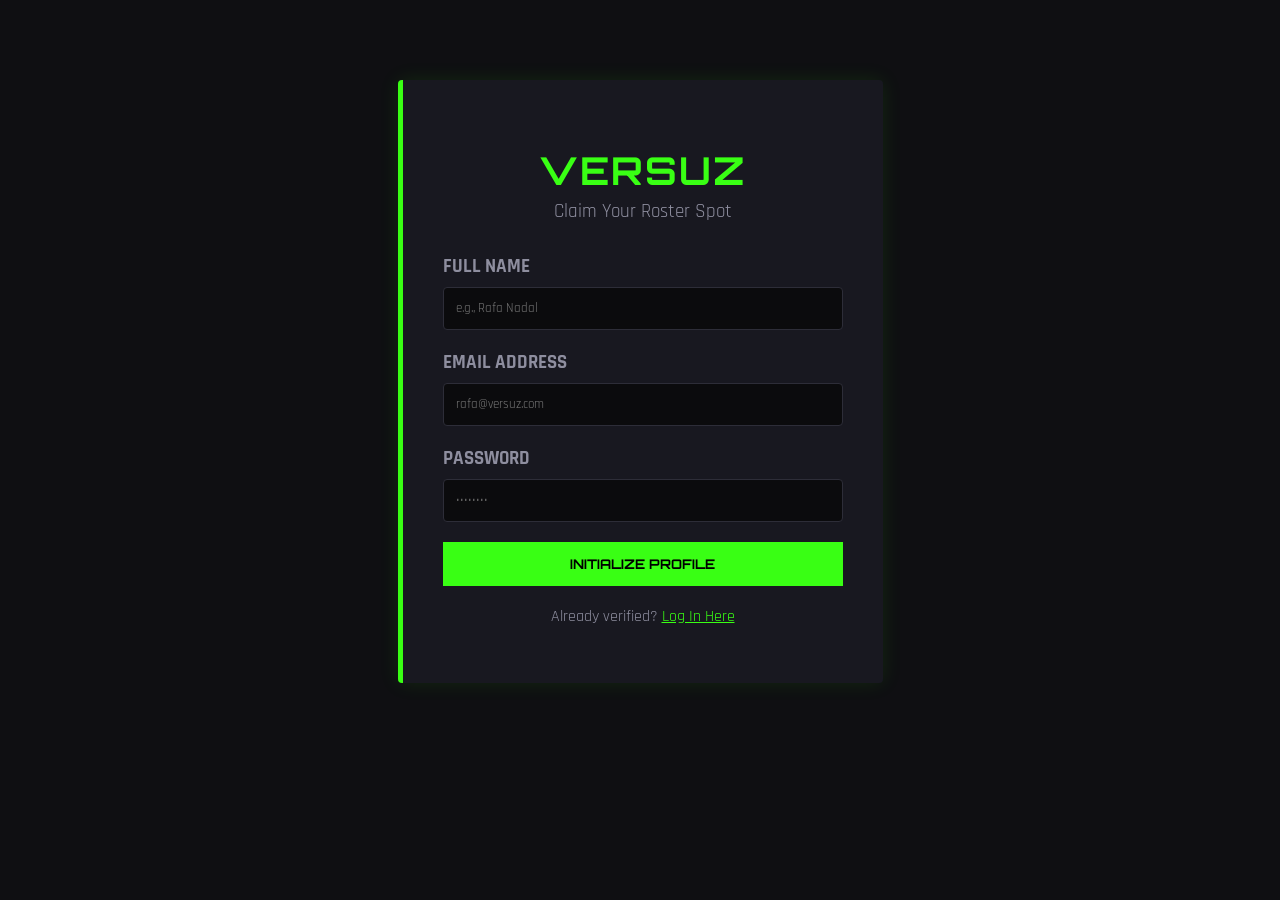
==== VersuzClient/dashboard.html @ cd5b51a0 "Initial commit with all files" ====
<!DOCTYPE html>
<html lang="en">
<head>
    <meta charset="UTF-8">
    <meta name="viewport" content="width=device-width, initial-scale=1.0">
    <title>Versuz | The Arena</title>
    <link rel="stylesheet" href="style.css">
</head>
<body>

    <header style="display: flex; justify-content: space-between; align-items: center; padding: 20px 40px; background: #14141a; border-bottom: 1px solid #252530;">
        <h2 style="color: var(--neon-green); margin: 0;">VERSUZ ARENA</h2>
        <button id="logoutBtn" style="background: transparent; color: var(--neon-pink); border: 1px solid var(--neon-pink); padding: 8px 16px; cursor: pointer; font-family: 'Orbitron';">Leave Arena</button>
    </header>

    <div class="arena-grid">
        
        <div>
            <h3 style="color: var(--neon-green); margin-bottom: 20px;">🛡️ Your Squad Control</h3>
            
            <div id="createTeamBox" class="arena-card">
                <h4>Form a New Alliance</h4>
                <form id="createTeamForm">
                    <div class="form-group">
                        <label>Team Name</label>
                        <input type="text" id="teamName" placeholder="e.g., Padel Masters" required>
                    </div>
                    <div class="form-group">
                        <label>Sport Discipline</label>
                        <select id="sportSelect" required>
                            <option value="1">Cricket</option>
                            <option value="2">Football</option>
                            <option value="3">Basketball</option>
                            <option value="4">Padel</option>
                        </select>
                    </div>
                    <button type="submit" class="btn-neon">Register Club</button>
                </form>
            </div>

            <div id="activeTeamBox" class="arena-card hidden" style="border-left: 4px solid var(--neon-green);">
                <h4 id="displayTeamName" style="margin-top: 0; font-size: 1.6rem; color: #fff;">SQUAD_NAME</h4>
                <p style="color: var(--text-muted); font-size: 1rem; margin-top: -10px;">Sport: <span id="displaySport" style="color: #fff;">-</span></p>
                
                <div style="display: flex; gap: 20px; margin: 20px 0; background: #0f0f12; padding: 15px; border-radius: 4px;">
                    <div>⚙️ status: <span id="poolStatusText" style="font-weight: bold; color: var(--neon-pink);">INACTIVE</span></div>
                </div>

                <button id="togglePoolBtn" class="btn-neon" style="background: var(--neon-pink); color: white;">Activate Matchmaking Search</button>
            </div>
        </div>

        <div>
            <h3 style="color: var(--neon-pink); margin-bottom: 20px;">⚔️ Live Matchmaking Feed</h3>
            <div id="queueContainer" style="display: flex; flex-direction: column; gap: 15px;">
                <div class="arena-card" style="text-align: center; color: var(--text-muted);">
                    Scanning local sports coordinates for active queues...
                </div>
            </div>
        </div>

    </div>

    <script src="app.js"></script>
</body>
</html>
---- VersuzClient/style.css ----
@import url('https://fonts.googleapis.com/css2?family=Orbitron:wght@500;800&family=Rajdhani:wght@500;700&display=swap');

:root {
    --bg-dark: #0f0f12;
    --card-bg: #181820;
    --neon-green: #39ff14;
    --neon-pink: #ff007f;
    --text-main: #ffffff;
    --text-muted: #8e8e9f;
}

body {
    margin: 0;
    padding: 0;
    background-color: var(--bg-dark);
    color: var(--text-main);
    font-family: 'Rajdhani', sans-serif;
    font-size: 1.2rem;
}

h1, h2, h3, .vs-title {
    font-family: 'Orbitron', sans-serif;
    text-transform: uppercase;
    letter-spacing: 2px;
}

.auth-container {
    max-width: 400px;
    margin: 80px auto;
    background: var(--card-bg);
    padding: 40px;
    border-radius: 4px;
    border-left: 5px solid var(--neon-green);
    box-shadow: 0 0 20px rgba(57, 255, 20, 0.1);
}

.form-group {
    margin-bottom: 20px;
}

.form-group label {
    display: block;
    margin-bottom: 8px;
    color: var(--text-muted);
    font-weight: bold;
    text-transform: uppercase;
}

input {
    width: 100%;
    padding: 12px;
    background: #0b0b0d;
    border: 1px solid #2d2d38;
    color: #fff;
    border-radius: 4px;
    box-sizing: border-box;
    font-family: inherit;
}

input:focus {
    border-color: var(--neon-green);
    outline: none;
    box-shadow: 0 0 8px rgba(57, 255, 20, 0.3);
}

.btn-neon {
    width: 100%;
    padding: 14px;
    background: var(--neon-green);
    color: #000;
    font-weight: bold;
    border: none;
    cursor: pointer;
    text-transform: uppercase;
    font-family: 'Orbitron', sans-serif;
    transition: all 0.3s ease;
}

.btn-neon:hover {
    background: #2ee610;
    box-shadow: 0 0 15px var(--neon-green);
    transform: translateY(-2px);
}

.hidden {
    display: none !important;
}
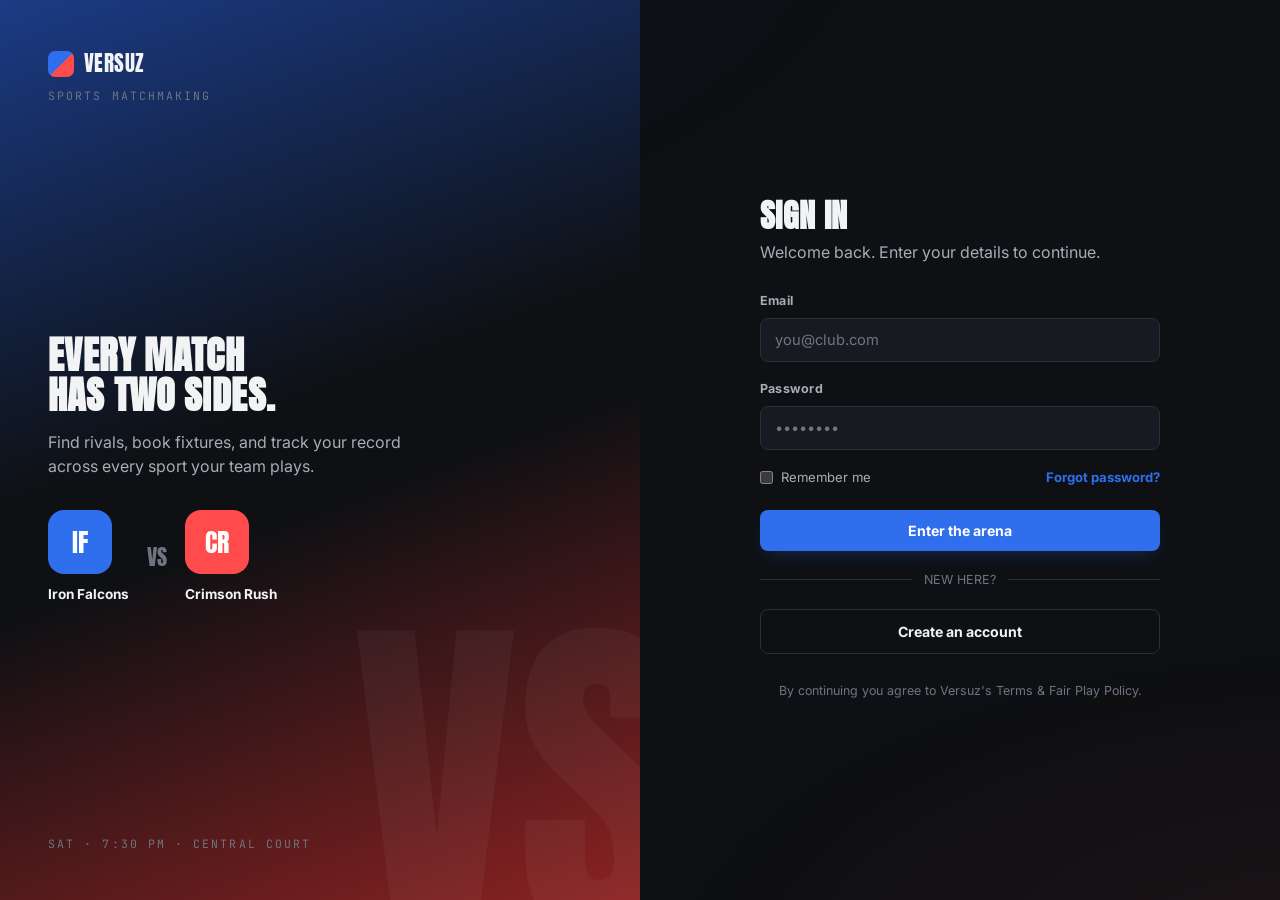
==== commit 77ef6253: "Your commit message here" ====
--- a/VersuzClient/dashboard.html
+++ b/VersuzClient/dashboard.html
@@ -1,66 +1,131 @@
 <!DOCTYPE html>
 <html lang="en">
 <head>
-    <meta charset="UTF-8">
-    <meta name="viewport" content="width=device-width, initial-scale=1.0">
-    <title>Versuz | The Arena</title>
-    <link rel="stylesheet" href="style.css">
+<meta charset="UTF-8">
+<meta name="viewport" content="width=device-width, initial-scale=1.0">
+<title>Versuz — Dashboard</title>
+<link rel="stylesheet" href="style.css">
 </head>
 <body>
+<div class="app-shell">
 
-    <header style="display: flex; justify-content: space-between; align-items: center; padding: 20px 40px; background: #14141a; border-bottom: 1px solid #252530;">
-        <h2 style="color: var(--neon-green); margin: 0;">VERSUZ ARENA</h2>
-        <button id="logoutBtn" style="background: transparent; color: var(--neon-pink); border: 1px solid var(--neon-pink); padding: 8px 16px; cursor: pointer; font-family: 'Orbitron';">Leave Arena</button>
-    </header>
+  <!-- Sidebar -->
+  <aside class="sidebar">
+    <div class="brand"><span class="split"></span> VERSUZ</div>
 
-    <div class="arena-grid">
-        
-        <div>
-            <h3 style="color: var(--neon-green); margin-bottom: 20px;">🛡️ Your Squad Control</h3>
-            
-            <div id="createTeamBox" class="arena-card">
-                <h4>Form a New Alliance</h4>
-                <form id="createTeamForm">
-                    <div class="form-group">
-                        <label>Team Name</label>
-                        <input type="text" id="teamName" placeholder="e.g., Padel Masters" required>
-                    </div>
-                    <div class="form-group">
-                        <label>Sport Discipline</label>
-                        <select id="sportSelect" required>
-                            <option value="1">Cricket</option>
-                            <option value="2">Football</option>
-                            <option value="3">Basketball</option>
-                            <option value="4">Padel</option>
-                        </select>
-                    </div>
-                    <button type="submit" class="btn-neon">Register Club</button>
-                </form>
-            </div>
+    <nav class="nav-group">
+      <div class="nav-label">Overview</div>
+      <a class="nav-link active" href="dashboard.html">
+        <svg class="nav-icon" viewBox="0 0 24 24" fill="none" stroke="currentColor" stroke-width="2"><rect x="3" y="3" width="7" height="9" rx="1.5"/><rect x="14" y="3" width="7" height="5" rx="1.5"/><rect x="14" y="12" width="7" height="9" rx="1.5"/><rect x="3" y="16" width="7" height="5" rx="1.5"/></svg>
+        Dashboard
+      </a>
+      <a class="nav-link" href="matches.html">
+        <svg class="nav-icon" viewBox="0 0 24 24" fill="none" stroke="currentColor" stroke-width="2"><path d="M4 4l7 7-7 7M20 4l-7 7 7 7"/></svg>
+        Matches
+      </a>
+      <a class="nav-link" href="teams.html">
+        <svg class="nav-icon" viewBox="0 0 24 24" fill="none" stroke="currentColor" stroke-width="2"><circle cx="9" cy="8" r="3"/><circle cx="17" cy="10" r="2.5"/><path d="M3 20c0-3 2.5-5 6-5s6 2 6 5M14 15c3 0 6.5 1.6 7 5"/></svg>
+        Teams
+      </a>
+      <a class="nav-link" href="sports.html">
+        <svg class="nav-icon" viewBox="0 0 24 24" fill="none" stroke="currentColor" stroke-width="2"><circle cx="12" cy="12" r="9"/><path d="M3 12h18M12 3c2.5 2.6 2.5 15.4 0 18M12 3c-2.5 2.6-2.5 15.4 0 18"/></svg>
+        Sports
+      </a>
+    </nav>
 
-            <div id="activeTeamBox" class="arena-card hidden" style="border-left: 4px solid var(--neon-green);">
-                <h4 id="displayTeamName" style="margin-top: 0; font-size: 1.6rem; color: #fff;">SQUAD_NAME</h4>
-                <p style="color: var(--text-muted); font-size: 1rem; margin-top: -10px;">Sport: <span id="displaySport" style="color: #fff;">-</span></p>
-                
-                <div style="display: flex; gap: 20px; margin: 20px 0; background: #0f0f12; padding: 15px; border-radius: 4px;">
-                    <div>⚙️ status: <span id="poolStatusText" style="font-weight: bold; color: var(--neon-pink);">INACTIVE</span></div>
-                </div>
+    <nav class="nav-group">
+      <div class="nav-label">Account</div>
+      <a class="nav-link" href="#">
+        <svg class="nav-icon" viewBox="0 0 24 24" fill="none" stroke="currentColor" stroke-width="2"><circle cx="12" cy="12" r="3"/><path d="M19.4 15a1.7 1.7 0 00.3 1.9l.1.1a2 2 0 11-2.8 2.8l-.1-.1a1.7 1.7 0 00-1.9-.3 1.7 1.7 0 00-1 1.5V21a2 2 0 11-4 0v-.2a1.7 1.7 0 00-1-1.5 1.7 1.7 0 00-1.9.3l-.1.1a2 2 0 11-2.8-2.8l.1-.1a1.7 1.7 0 00.3-1.9 1.7 1.7 0 00-1.5-1H3a2 2 0 110-4h.2a1.7 1.7 0 001.5-1 1.7 1.7 0 00-.3-1.9l-.1-.1a2 2 0 112.8-2.8l.1.1a1.7 1.7 0 001.9.3H9a1.7 1.7 0 001-1.5V3a2 2 0 114 0v.2a1.7 1.7 0 001 1.5 1.7 1.7 0 001.9-.3l.1-.1a2 2 0 112.8 2.8l-.1.1a1.7 1.7 0 00-.3 1.9V9c.4.4.9.7 1.5.8h.2a2 2 0 110 4h-.2a1.7 1.7 0 00-1.5 1z"/></svg>
+        Settings
+      </a>
+    </nav>
 
-                <button id="togglePoolBtn" class="btn-neon" style="background: var(--neon-pink); color: white;">Activate Matchmaking Search</button>
-            </div>
+    <div class="sidebar-foot">
+      <div class="avatar-ring">RK</div>
+      <div>
+        <div class="who">Rehan Khan</div>
+        <div class="role">Team Manager</div>
+      </div>
+      <button class="btn-ghost" style="margin-left:auto;background:none;border:none;color:var(--text-mute);cursor:pointer;padding:6px;border-radius:8px;" onclick="logout()" title="Log out" aria-label="Log out">
+        <svg width="18" height="18" viewBox="0 0 24 24" fill="none" stroke="currentColor" stroke-width="2"><path d="M9 21H5a2 2 0 01-2-2V5a2 2 0 012-2h4"/><path d="M16 17l5-5-5-5"/><path d="M21 12H9"/></svg>
+      </button>
+    </div>
+  </aside>
+
+  <!-- Main -->
+  <main class="main">
+    <div class="topbar">
+      <div>
+        <p class="eyebrow">WELCOME BACK</p>
+        <h1 id="welcomeHeading">Your Dashboard</h1>
+      </div>
+      <div class="flex gap-12" style="flex-wrap:wrap;">
+        <div class="search">
+          <svg width="16" height="16" viewBox="0 0 24 24" fill="none" stroke="currentColor" stroke-width="2"><circle cx="11" cy="11" r="7"/><path d="M21 21l-4.3-4.3"/></svg>
+          <input type="text" placeholder="Search teams, matches...">
+        </div>
+        <button class="btn btn-primary">+ New Match</button>
+      </div>
+    </div>
+
+    <!-- Stats -->
+    <div class="stat-grid" id="statsGrid">
+      <div class="stat-card">
+        <p class="eyebrow">RECORD</p>
+        <div class="value" id="statRecord">—</div>
+        <div class="delta up" id="statWinRate">—</div>
+      </div>
+      <div class="stat-card">
+        <p class="eyebrow">LIVE NOW</p>
+        <div class="value" id="statLiveCount">—</div>
+        <div class="delta" style="color:var(--coral);" id="statLiveLabel"></div>
+      </div>
+      <div class="stat-card">
+        <p class="eyebrow">UPCOMING</p>
+        <div class="value" id="statUpcomingCount">—</div>
+        <div class="delta" style="color:var(--text-mute);" id="statUpcomingLabel"></div>
+      </div>
+      <div class="stat-card">
+        <p class="eyebrow">TEAMS TRACKED</p>
+        <div class="value" id="statTeamsTracked">—</div>
+        <div class="delta up" id="statTeamsDelta"></div>
+      </div>
+    </div>
+
+    <div class="grid-2">
+      <!-- Matches -->
+      <div>
+        <div class="section-head">
+          <h3>Your Matchups</h3>
+          <a href="matches.html" class="link-accent" style="font-size:.85rem;">View all →</a>
         </div>
 
-        <div>
-            <h3 style="color: var(--neon-pink); margin-bottom: 20px;">⚔️ Live Matchmaking Feed</h3>
-            <div id="queueContainer" style="display: flex; flex-direction: column; gap: 15px;">
-                <div class="arena-card" style="text-align: center; color: var(--text-muted);">
-                    Scanning local sports coordinates for active queues...
-                </div>
-            </div>
+        <div class="flex" style="flex-direction:column;gap:14px;" id="matchupsList">
+          <p style="color:var(--text-mute);font-size:.85rem;">Loading matchups...</p>
+        </div>
+      </div>
+
+      <!-- Side panel -->
+      <div>
+        <div class="section-head"><h3>Top Teams</h3></div>
+        <div class="card card-tight" id="topTeamsList">
+          <p style="color:var(--text-mute);font-size:.85rem;padding:12px;">Loading...</p>
         </div>
 
+        <div class="section-head mt-32"><h3>Sports You Play</h3></div>
+        <div class="flex gap-8" style="flex-wrap:wrap;" id="sportsTags"></div>
+      </div>
     </div>
+  </main>
 
-    <script src="app.js"></script>
+</div>
+<script src="config.js"></script>
+<script src="auth.js"></script>
+<script>
+  requireAuth();
+  renderCurrentUser();
+  loadDashboard();
+</script>
 </body>
 </html>
--- a/VersuzClient/style.css
+++ b/VersuzClient/style.css
@@ -1,87 +1,671 @@
-@import url('https://fonts.googleapis.com/css2?family=Orbitron:wght@500;800&family=Rajdhani:wght@500;700&display=swap');
+/* =========================================================
+   VERSUZ — Design System
+   "Every match has two sides." — the VS split governs the UI.
+   ========================================================= */
+
+@import url('https://fonts.googleapis.com/css2?family=Anton&family=Archivo+Black&family=Inter:wght@400;500;600;700;800&family=JetBrains+Mono:wght@400;500;700&display=swap');
 
 :root {
-    --bg-dark: #0f0f12;
-    --card-bg: #181820;
-    --neon-green: #39ff14;
-    --neon-pink: #ff007f;
-    --text-main: #ffffff;
-    --text-muted: #8e8e9f;
-}
+  /* ---- Color tokens ---- */
+  --ink:        #0E1013;
+  --ink-raised: #171B21;
+  --ink-card:   #1D222A;
+  --line:       #2A3038;
+
+  --blue:       #2F6FED;
+  --blue-dim:   #1B3B85;
+  --blue-glow:  rgba(47, 111, 237, .35);
+
+  --coral:      #FF4B4B;
+  --coral-dim:  #8C2222;
+  --coral-glow: rgba(255, 75, 75, .35);
+
+  --win:        #35D07F;
+  --warn:       #F5B942;
+
+  --text:       #F2F3F5;
+  --text-dim:   #A7ADB6;
+  --text-mute:  #6E7480;
+
+  /* ---- Type ---- */
+  --display: 'Anton', 'Archivo Black', sans-serif;
+  --body:    'Inter', sans-serif;
+  --mono:    'JetBrains Mono', monospace;
+
+  /* ---- Shape / motion ---- */
+  --radius-sm: 8px;
+  --radius-md: 14px;
+  --radius-lg: 22px;
+  --ease: cubic-bezier(.16,.84,.44,1);
+}
+
+* { box-sizing: border-box; margin: 0; padding: 0; }
+
+html { color-scheme: dark; scroll-behavior: smooth; }
 
 body {
-    margin: 0;
-    padding: 0;
-    background-color: var(--bg-dark);
-    color: var(--text-main);
-    font-family: 'Rajdhani', sans-serif;
-    font-size: 1.2rem;
-}
-
-h1, h2, h3, .vs-title {
-    font-family: 'Orbitron', sans-serif;
-    text-transform: uppercase;
-    letter-spacing: 2px;
-}
-
-.auth-container {
-    max-width: 400px;
-    margin: 80px auto;
-    background: var(--card-bg);
-    padding: 40px;
-    border-radius: 4px;
-    border-left: 5px solid var(--neon-green);
-    box-shadow: 0 0 20px rgba(57, 255, 20, 0.1);
-}
-
-.form-group {
-    margin-bottom: 20px;
-}
-
-.form-group label {
-    display: block;
-    margin-bottom: 8px;
-    color: var(--text-muted);
-    font-weight: bold;
-    text-transform: uppercase;
-}
-
-input {
-    width: 100%;
-    padding: 12px;
-    background: #0b0b0d;
-    border: 1px solid #2d2d38;
-    color: #fff;
-    border-radius: 4px;
-    box-sizing: border-box;
-    font-family: inherit;
-}
-
-input:focus {
-    border-color: var(--neon-green);
-    outline: none;
-    box-shadow: 0 0 8px rgba(57, 255, 20, 0.3);
-}
-
-.btn-neon {
-    width: 100%;
-    padding: 14px;
-    background: var(--neon-green);
-    color: #000;
-    font-weight: bold;
-    border: none;
-    cursor: pointer;
-    text-transform: uppercase;
-    font-family: 'Orbitron', sans-serif;
-    transition: all 0.3s ease;
-}
-
-.btn-neon:hover {
-    background: #2ee610;
-    box-shadow: 0 0 15px var(--neon-green);
-    transform: translateY(-2px);
-}
-
-.hidden {
-    display: none !important;
-}
+  background: var(--ink);
+  color: var(--text);
+  font-family: var(--body);
+  line-height: 1.5;
+  -webkit-font-smoothing: antialiased;
+  min-height: 100vh;
+}
+
+img { max-width: 100%; display: block; }
+
+a { color: inherit; text-decoration: none; }
+
+/* Subtle ambient texture: faint diagonal seam across the whole app */
+body::before {
+  content: '';
+  position: fixed;
+  inset: 0;
+  pointer-events: none;
+  z-index: 0;
+  background:
+    radial-gradient(1200px 600px at 15% -10%, var(--blue-glow), transparent 60%),
+    radial-gradient(1200px 600px at 105% 110%, var(--coral-glow), transparent 60%);
+  opacity: .18;
+}
+
+::selection { background: var(--blue); color: #fff; }
+
+:focus-visible {
+  outline: 2px solid var(--warn);
+  outline-offset: 3px;
+}
+
+@media (prefers-reduced-motion: reduce) {
+  *, *::before, *::after { animation-duration: .001ms !important; transition-duration: .001ms !important; }
+}
+
+/* ---- Typography scale ---- */
+h1, h2, h3 { font-family: var(--display); letter-spacing: .01em; line-height: 1.05; text-transform: uppercase; }
+h1 { font-size: clamp(2.4rem, 5vw, 4.2rem); }
+h2 { font-size: clamp(1.6rem, 3vw, 2.4rem); }
+h3 { font-size: 1.15rem; }
+
+.eyebrow {
+  font-family: var(--mono);
+  font-size: .72rem;
+  letter-spacing: .18em;
+  text-transform: uppercase;
+  color: var(--text-mute);
+}
+
+.mono { font-family: var(--mono); }
+
+p { color: var(--text-dim); }
+
+/* =========================================================
+   Layout shell
+   ========================================================= */
+.app-shell {
+  position: relative;
+  z-index: 1;
+  display: grid;
+  grid-template-columns: 264px 1fr;
+  min-height: 100vh;
+}
+
+@media (max-width: 900px) {
+  .app-shell { grid-template-columns: 1fr; }
+}
+
+/* ---- Sidebar ---- */
+.sidebar {
+  background: var(--ink-raised);
+  border-right: 1px solid var(--line);
+  padding: 28px 20px;
+  display: flex;
+  flex-direction: column;
+  gap: 36px;
+  position: sticky;
+  top: 0;
+  height: 100vh;
+}
+
+@media (max-width: 900px) {
+  .sidebar { display: none; }
+}
+
+.brand {
+  display: flex;
+  align-items: center;
+  gap: 10px;
+  font-family: var(--display);
+  font-size: 1.3rem;
+  letter-spacing: .02em;
+}
+
+.brand .split {
+  width: 26px; height: 26px;
+  border-radius: 7px;
+  background: linear-gradient(135deg, var(--blue) 50%, var(--coral) 50%);
+  flex-shrink: 0;
+}
+
+.nav-group { display: flex; flex-direction: column; gap: 4px; }
+
+.nav-label {
+  font-family: var(--mono);
+  font-size: .68rem;
+  letter-spacing: .14em;
+  text-transform: uppercase;
+  color: var(--text-mute);
+  padding: 0 12px;
+  margin-bottom: 6px;
+}
+
+.nav-link {
+  display: flex;
+  align-items: center;
+  gap: 12px;
+  padding: 10px 12px;
+  border-radius: var(--radius-sm);
+  color: var(--text-dim);
+  font-weight: 600;
+  font-size: .92rem;
+  transition: background .15s var(--ease), color .15s var(--ease);
+}
+
+.nav-link:hover { background: var(--ink-card); color: var(--text); }
+
+.nav-link.active {
+  background: var(--ink-card);
+  color: var(--text);
+  box-shadow: inset 3px 0 0 var(--blue);
+}
+
+.nav-icon { width: 18px; height: 18px; flex-shrink: 0; opacity: .9; }
+
+.sidebar-foot {
+  margin-top: auto;
+  display: flex;
+  align-items: center;
+  gap: 10px;
+  padding: 12px;
+  border-radius: var(--radius-sm);
+  background: var(--ink-card);
+}
+
+.avatar-ring {
+  width: 34px; height: 34px;
+  border-radius: 50%;
+  background: linear-gradient(135deg, var(--blue), var(--coral));
+  display: flex; align-items: center; justify-content: center;
+  font-family: var(--display);
+  font-size: .8rem;
+  flex-shrink: 0;
+}
+
+.sidebar-foot .who { font-size: .82rem; font-weight: 700; }
+.sidebar-foot .role { font-size: .72rem; color: var(--text-mute); }
+
+/* ---- Main column ---- */
+.main {
+  padding: 32px 40px 60px;
+  min-width: 0;
+}
+
+@media (max-width: 700px) {
+  .main { padding: 22px 18px 40px; }
+}
+
+.topbar {
+  display: flex;
+  align-items: center;
+  justify-content: space-between;
+  gap: 20px;
+  margin-bottom: 32px;
+  flex-wrap: wrap;
+}
+
+.topbar h1 { font-size: clamp(1.5rem, 3vw, 2rem); }
+
+.search {
+  display: flex;
+  align-items: center;
+  gap: 10px;
+  background: var(--ink-card);
+  border: 1px solid var(--line);
+  border-radius: var(--radius-md);
+  padding: 10px 16px;
+  min-width: 260px;
+  color: var(--text-mute);
+  font-size: .88rem;
+}
+.search input {
+  background: none; border: none; color: var(--text);
+  font-family: var(--body); font-size: .9rem; width: 100%; outline: none;
+}
+.search input::placeholder { color: var(--text-mute); }
+
+/* =========================================================
+   Buttons
+   ========================================================= */
+.btn {
+  display: inline-flex;
+  align-items: center;
+  justify-content: center;
+  gap: 8px;
+  font-family: var(--body);
+  font-weight: 700;
+  font-size: .88rem;
+  padding: 11px 22px;
+  border-radius: var(--radius-sm);
+  border: 1px solid transparent;
+  cursor: pointer;
+  transition: transform .15s var(--ease), box-shadow .15s var(--ease), background .15s var(--ease), border-color .15s var(--ease);
+  white-space: nowrap;
+}
+.btn:active { transform: translateY(1px); }
+
+.btn-primary {
+  background: var(--blue);
+  color: #fff;
+  box-shadow: 0 8px 20px -8px var(--blue-glow);
+}
+.btn-primary:hover { background: #4680ff; box-shadow: 0 10px 26px -8px var(--blue-glow); }
+
+.btn-rival {
+  background: var(--coral);
+  color: #fff;
+  box-shadow: 0 8px 20px -8px var(--coral-glow);
+}
+.btn-rival:hover { background: #ff6363; }
+
+.btn-ghost {
+  background: transparent;
+  border-color: var(--line);
+  color: var(--text);
+}
+.btn-ghost:hover { border-color: var(--text-mute); background: var(--ink-card); }
+
+.btn-sm { padding: 7px 14px; font-size: .78rem; }
+.btn-block { width: 100%; }
+
+/* =========================================================
+   Cards
+   ========================================================= */
+.card {
+  background: var(--ink-card);
+  border: 1px solid var(--line);
+  border-radius: var(--radius-lg);
+  padding: 24px;
+}
+
+.card-tight { padding: 18px 20px; }
+
+.stat-grid {
+  display: grid;
+  grid-template-columns: repeat(4, 1fr);
+  gap: 18px;
+  margin-bottom: 30px;
+}
+@media (max-width: 900px) { .stat-grid { grid-template-columns: repeat(2, 1fr); } }
+@media (max-width: 500px) { .stat-grid { grid-template-columns: 1fr; } }
+
+.stat-card {
+  background: var(--ink-card);
+  border: 1px solid var(--line);
+  border-radius: var(--radius-md);
+  padding: 20px;
+  position: relative;
+  overflow: hidden;
+}
+.stat-card .eyebrow { margin-bottom: 10px; }
+.stat-card .value {
+  font-family: var(--mono);
+  font-size: 2rem;
+  font-weight: 700;
+}
+.stat-card .delta { font-size: .78rem; margin-top: 6px; font-weight: 600; }
+.delta.up { color: var(--win); }
+.delta.down { color: var(--coral); }
+
+/* =========================================================
+   VS Match Card — the signature element
+   ========================================================= */
+.vs-card {
+  position: relative;
+  border-radius: var(--radius-lg);
+  overflow: hidden;
+  border: 1px solid var(--line);
+  background: var(--ink-card);
+  display: grid;
+  grid-template-columns: 1fr auto 1fr;
+  align-items: center;
+  padding: 22px 18px;
+  gap: 8px;
+}
+
+.vs-card::before {
+  content: '';
+  position: absolute;
+  inset: 0;
+  background: linear-gradient(100deg, var(--blue-glow) 0%, transparent 32%, transparent 68%, var(--coral-glow) 100%);
+  opacity: .5;
+  pointer-events: none;
+}
+
+.vs-side {
+  display: flex;
+  align-items: center;
+  gap: 12px;
+  min-width: 0;
+  position: relative;
+  z-index: 1;
+}
+.vs-side.right { flex-direction: row-reverse; text-align: right; }
+
+.vs-badge {
+  width: 44px; height: 44px;
+  border-radius: 10px;
+  display: flex; align-items: center; justify-content: center;
+  font-family: var(--display);
+  font-size: .95rem;
+  flex-shrink: 0;
+  color: #fff;
+}
+.vs-side:not(.right) .vs-badge { background: linear-gradient(135deg, var(--blue), var(--blue-dim)); }
+.vs-side.right .vs-badge { background: linear-gradient(135deg, var(--coral), var(--coral-dim)); }
+
+.vs-team { min-width: 0; }
+.vs-team .name { font-weight: 800; font-size: .98rem; white-space: nowrap; overflow: hidden; text-overflow: ellipsis; }
+.vs-team .meta { font-size: .74rem; color: var(--text-mute); font-family: var(--mono); }
+
+.vs-center {
+  display: flex;
+  flex-direction: column;
+  align-items: center;
+  gap: 4px;
+  position: relative;
+  z-index: 1;
+  padding: 0 10px;
+}
+.vs-mark {
+  font-family: var(--display);
+  font-size: 1.3rem;
+  color: var(--text-mute);
+  letter-spacing: .05em;
+}
+.vs-score {
+  font-family: var(--mono);
+  font-weight: 700;
+  font-size: 1.1rem;
+  display: flex;
+  gap: 6px;
+  align-items: center;
+}
+.vs-status {
+  font-family: var(--mono);
+  font-size: .66rem;
+  letter-spacing: .1em;
+  text-transform: uppercase;
+  padding: 3px 9px;
+  border-radius: 100px;
+  white-space: nowrap;
+}
+.vs-status.live { background: rgba(255,75,75,.15); color: var(--coral); }
+.vs-status.live::before { content: '● '; }
+.vs-status.upcoming { background: rgba(47,111,237,.15); color: var(--blue); }
+.vs-status.final { background: rgba(255,255,255,.06); color: var(--text-mute); }
+
+/* =========================================================
+   Tables / lists
+   ========================================================= */
+.section-head {
+  display: flex;
+  align-items: center;
+  justify-content: space-between;
+  margin-bottom: 16px;
+  gap: 12px;
+  flex-wrap: wrap;
+}
+
+.list-row {
+  display: grid;
+  grid-template-columns: 1fr auto;
+  align-items: center;
+  padding: 14px 16px;
+  border-radius: var(--radius-sm);
+  transition: background .15s var(--ease);
+}
+.list-row:hover { background: var(--ink-raised); }
+.list-row + .list-row { border-top: 1px solid var(--line); }
+
+.tag {
+  display: inline-flex;
+  align-items: center;
+  gap: 6px;
+  font-family: var(--mono);
+  font-size: .68rem;
+  letter-spacing: .06em;
+  text-transform: uppercase;
+  padding: 4px 10px;
+  border-radius: 100px;
+  background: var(--ink-raised);
+  border: 1px solid var(--line);
+  color: var(--text-dim);
+}
+.tag.blue { color: var(--blue); border-color: var(--blue-dim); }
+.tag.coral { color: var(--coral); border-color: var(--coral-dim); }
+.tag.win { color: var(--win); }
+
+/* =========================================================
+   Forms (login/signup)
+   ========================================================= */
+.field { display: flex; flex-direction: column; gap: 7px; margin-bottom: 18px; }
+.field label {
+  font-size: .78rem;
+  font-weight: 700;
+  color: var(--text-dim);
+  letter-spacing: .02em;
+}
+.field input, .field select {
+  background: var(--ink-raised);
+  border: 1px solid var(--line);
+  border-radius: var(--radius-sm);
+  padding: 12px 14px;
+  color: var(--text);
+  font-family: var(--body);
+  font-size: .92rem;
+  outline: none;
+  transition: border-color .15s var(--ease), box-shadow .15s var(--ease);
+}
+.field input:focus, .field select:focus {
+  border-color: var(--blue);
+  box-shadow: 0 0 0 3px var(--blue-glow);
+}
+.field input::placeholder { color: var(--text-mute); }
+
+/* =========================================================
+   Standalone inputs (not wrapped in .field)
+   e.g. the "Add a Member" email input on the roster page
+   ========================================================= */
+input[type="email"],
+input[type="text"],
+input[type="password"],
+input[type="number"],
+input[type="search"],
+select,
+textarea {
+  background: var(--ink-raised);
+  border: 1px solid var(--line);
+  border-radius: var(--radius-sm);
+  padding: 12px 14px;
+  color: var(--text);
+  font-family: var(--body);
+  font-size: .92rem;
+  outline: none;
+  transition: border-color .15s var(--ease), box-shadow .15s var(--ease);
+}
+input[type="email"]:focus,
+input[type="text"]:focus,
+input[type="password"]:focus,
+input[type="number"]:focus,
+input[type="search"]:focus,
+select:focus,
+textarea:focus {
+  border-color: var(--blue);
+  box-shadow: 0 0 0 3px var(--blue-glow);
+}
+input::placeholder,
+textarea::placeholder {
+  color: var(--text-mute);
+}
+
+/* =========================================================
+   Auth split-screen page
+   ========================================================= */
+.auth-shell {
+  min-height: 100vh;
+  display: grid;
+  grid-template-columns: 1fr 1fr;
+  position: relative;
+  z-index: 1;
+}
+@media (max-width: 860px) { .auth-shell { grid-template-columns: 1fr; } }
+
+.auth-visual {
+  position: relative;
+  overflow: hidden;
+  background: linear-gradient(160deg, var(--blue-dim) 0%, var(--ink) 45%, var(--ink) 55%, var(--coral-dim) 100%);
+  display: flex;
+  flex-direction: column;
+  justify-content: space-between;
+  padding: 48px;
+}
+@media (max-width: 860px) { .auth-visual { display: none; } }
+
+.auth-visual::after {
+  content: 'VS';
+  position: absolute;
+  right: -40px; bottom: -60px;
+  font-family: var(--display);
+  font-size: 22rem;
+  line-height: 1;
+  color: rgba(255,255,255,.04);
+  pointer-events: none;
+}
+
+.auth-form-col {
+  display: flex;
+  align-items: center;
+  justify-content: center;
+  padding: 40px 24px;
+}
+
+.auth-box { width: 100%; max-width: 400px; }
+.auth-box h1 { font-size: 2rem; margin-bottom: 8px; }
+.auth-box .sub { margin-bottom: 28px; }
+
+.divider {
+  display: flex; align-items: center; gap: 12px;
+  color: var(--text-mute); font-size: .78rem;
+  margin: 20px 0;
+}
+.divider::before, .divider::after { content: ''; flex: 1; height: 1px; background: var(--line); }
+
+.link-accent { color: var(--blue); font-weight: 700; }
+.link-accent:hover { text-decoration: underline; }
+
+/* Featured live matchup teaser on auth visual */
+.teaser-vs {
+  position: relative;
+  z-index: 1;
+  display: flex;
+  align-items: center;
+  gap: 18px;
+}
+.teaser-side { text-align: center; }
+.teaser-side .initial {
+  width: 64px; height: 64px; border-radius: 16px;
+  display: flex; align-items: center; justify-content: center;
+  font-family: var(--display); font-size: 1.6rem; color: #fff;
+  margin-bottom: 10px;
+}
+.teaser-side:first-child .initial { background: var(--blue); }
+.teaser-side:last-child .initial { background: var(--coral); }
+.teaser-side .tname { font-weight: 700; font-size: .85rem; }
+.teaser-mid { font-family: var(--display); font-size: 1.4rem; color: var(--text-mute); }
+
+/* =========================================================
+   Utility
+   ========================================================= */
+.flex { display: flex; }
+.gap-8 { gap: 8px; } .gap-12 { gap: 12px; } .gap-16 { gap: 16px; }
+.mt-8{margin-top:8px} .mt-16{margin-top:16px} .mt-24{margin-top:24px} .mt-32{margin-top:32px}
+.grid-2 { display: grid; grid-template-columns: 1fr 1fr; gap: 20px; }
+@media (max-width: 700px) { .grid-2 { grid-template-columns: 1fr; } }
+.grid-3 { display: grid; grid-template-columns: repeat(3,1fr); gap: 20px; }
+@media (max-width: 900px) { .grid-3 { grid-template-columns: 1fr 1fr; } }
+@media (max-width: 560px) { .grid-3 { grid-template-columns: 1fr; } }
+
+.empty-state {
+  text-align: center;
+  padding: 60px 20px;
+  color: var(--text-mute);
+}
+.empty-state h3 { color: var(--text); margin-bottom: 8px; }
+
+/* =========================================================
+   Alerts / inline form feedback
+   ========================================================= */
+.alert {
+  display: none;
+  align-items: flex-start;
+  gap: 10px;
+  font-size: .82rem;
+  padding: 12px 14px;
+  border-radius: var(--radius-sm);
+  margin-bottom: 18px;
+  border: 1px solid transparent;
+  line-height: 1.4;
+}
+.alert.show { display: flex; }
+.alert-error   { background: rgba(255,75,75,.1);  border-color: var(--coral-dim); color: #FFB4B4; }
+.alert-success { background: rgba(53,208,127,.1); border-color: #1B7A47; color: #9CE9BE; }
+.alert-info    { background: rgba(47,111,237,.1); border-color: var(--blue-dim); color: #B8CDFB; }
+
+.btn[disabled] { opacity: .6; cursor: not-allowed; }
+
+.spinner {
+  width: 14px; height: 14px;
+  border: 2px solid rgba(255,255,255,.4);
+  border-top-color: #fff;
+  border-radius: 50%;
+  animation: spin .7s linear infinite;
+  display: none;
+}
+.btn.loading .spinner { display: inline-block; }
+.btn.loading .btn-label { opacity: .8; }
+@keyframes spin { to { transform: rotate(360deg); } }
+
+/* Simple modal (forgot password) */
+.modal-backdrop {
+  display: none;
+  position: fixed; inset: 0;
+  background: rgba(6,7,9,.7);
+  backdrop-filter: blur(3px);
+  align-items: center; justify-content: center;
+  z-index: 50;
+  padding: 20px;
+}
+.modal-backdrop.show { display: flex; }
+.modal-box {
+  background: var(--ink-card);
+  border: 1px solid var(--line);
+  border-radius: var(--radius-lg);
+  padding: 28px;
+  width: 100%; max-width: 400px;
+  position: relative;
+}
+.modal-close {
+  position: absolute; top: 18px; right: 18px;
+  background: none; border: none; color: var(--text-mute);
+  cursor: pointer; font-size: 1.2rem; line-height: 1;
+}
+.modal-close:hover { color: var(--text); }
